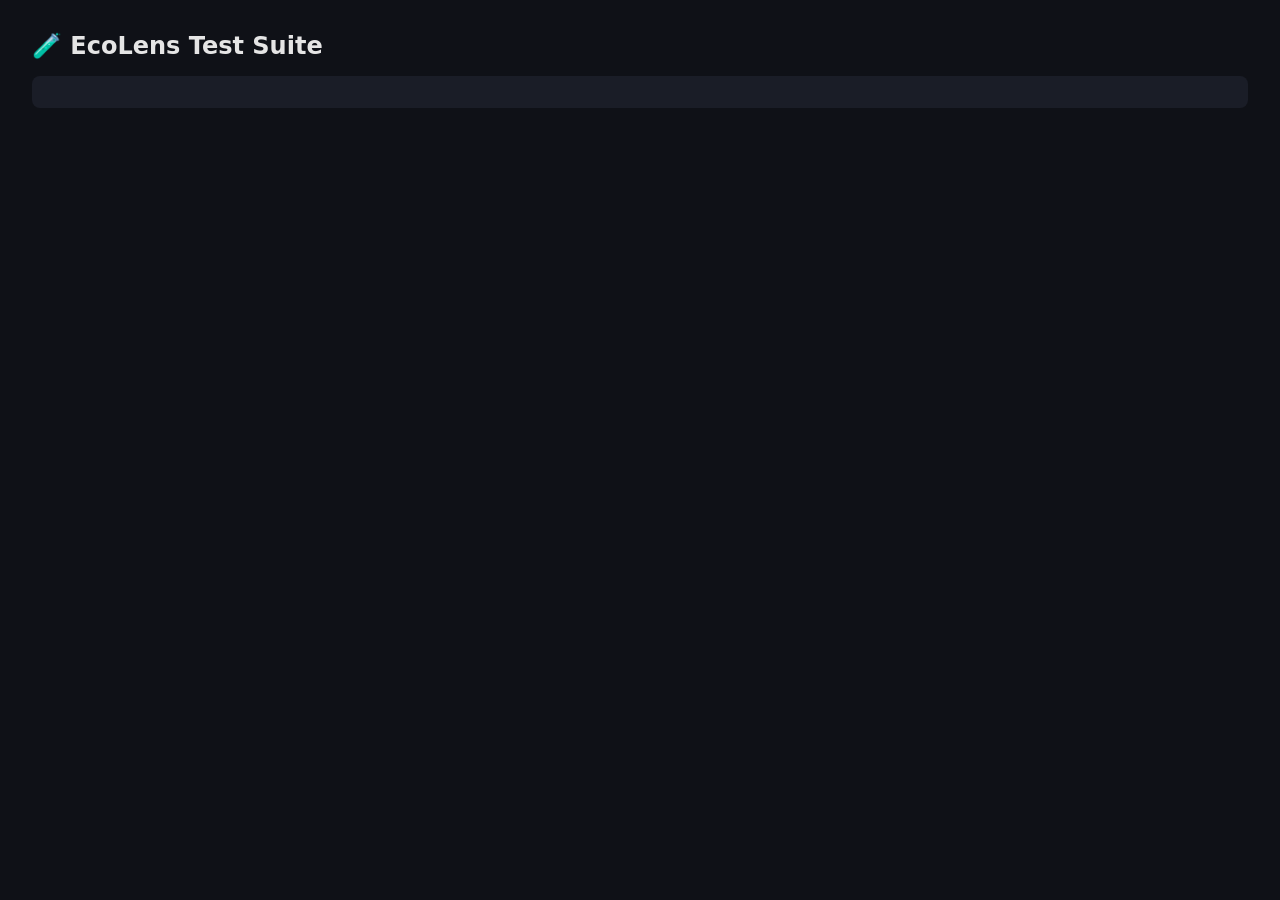
==== tests/test.html @ 1947d3dc "feat: EcoLens carbon footprint tracker - complete solution - Onboarding quiz with baseline footprint" ====
<!DOCTYPE html>
<html lang="en">
<head>
  <meta charset="UTF-8">
  <meta name="viewport" content="width=device-width, initial-scale=1.0">
  <title>EcoLens — Test Suite</title>
  <style>
    * { margin: 0; padding: 0; box-sizing: border-box; }
    body { font-family: 'Inter', system-ui, sans-serif; background: #0f1117; color: #e5e5e5; padding: 2rem; }
    h1 { margin-bottom: 1rem; font-size: 1.5rem; }
    .summary { margin: 1rem 0; padding: 1rem; border-radius: 8px; background: #1a1d27; }
    .pass { color: #25c174; }
    .fail { color: #d94242; }
    .test { padding: 0.5rem 0; border-bottom: 1px solid #2a2d37; display: flex; gap: 0.75rem; align-items: center; }
    .test .icon { font-size: 1.2rem; }
    .test .name { flex: 1; }
    .test .status { font-weight: 600; font-size: 0.85rem; }
    .group { margin: 1.5rem 0; }
    .group-title { font-size: 1rem; font-weight: 700; color: #9ca3af; margin-bottom: 0.5rem; text-transform: uppercase; letter-spacing: 0.05em; font-size: 0.8rem; }
  </style>
</head>
<body>
  <h1>🧪 EcoLens Test Suite</h1>
  <div class="summary" id="summary"></div>
  <div id="results"></div>

  <!-- Load app modules -->
  <script src="../js/data.js"></script>
  <script src="../js/storage.js"></script>
  <script src="../js/utils.js"></script>
  <script src="../js/tests.js"></script>
</body>
</html>
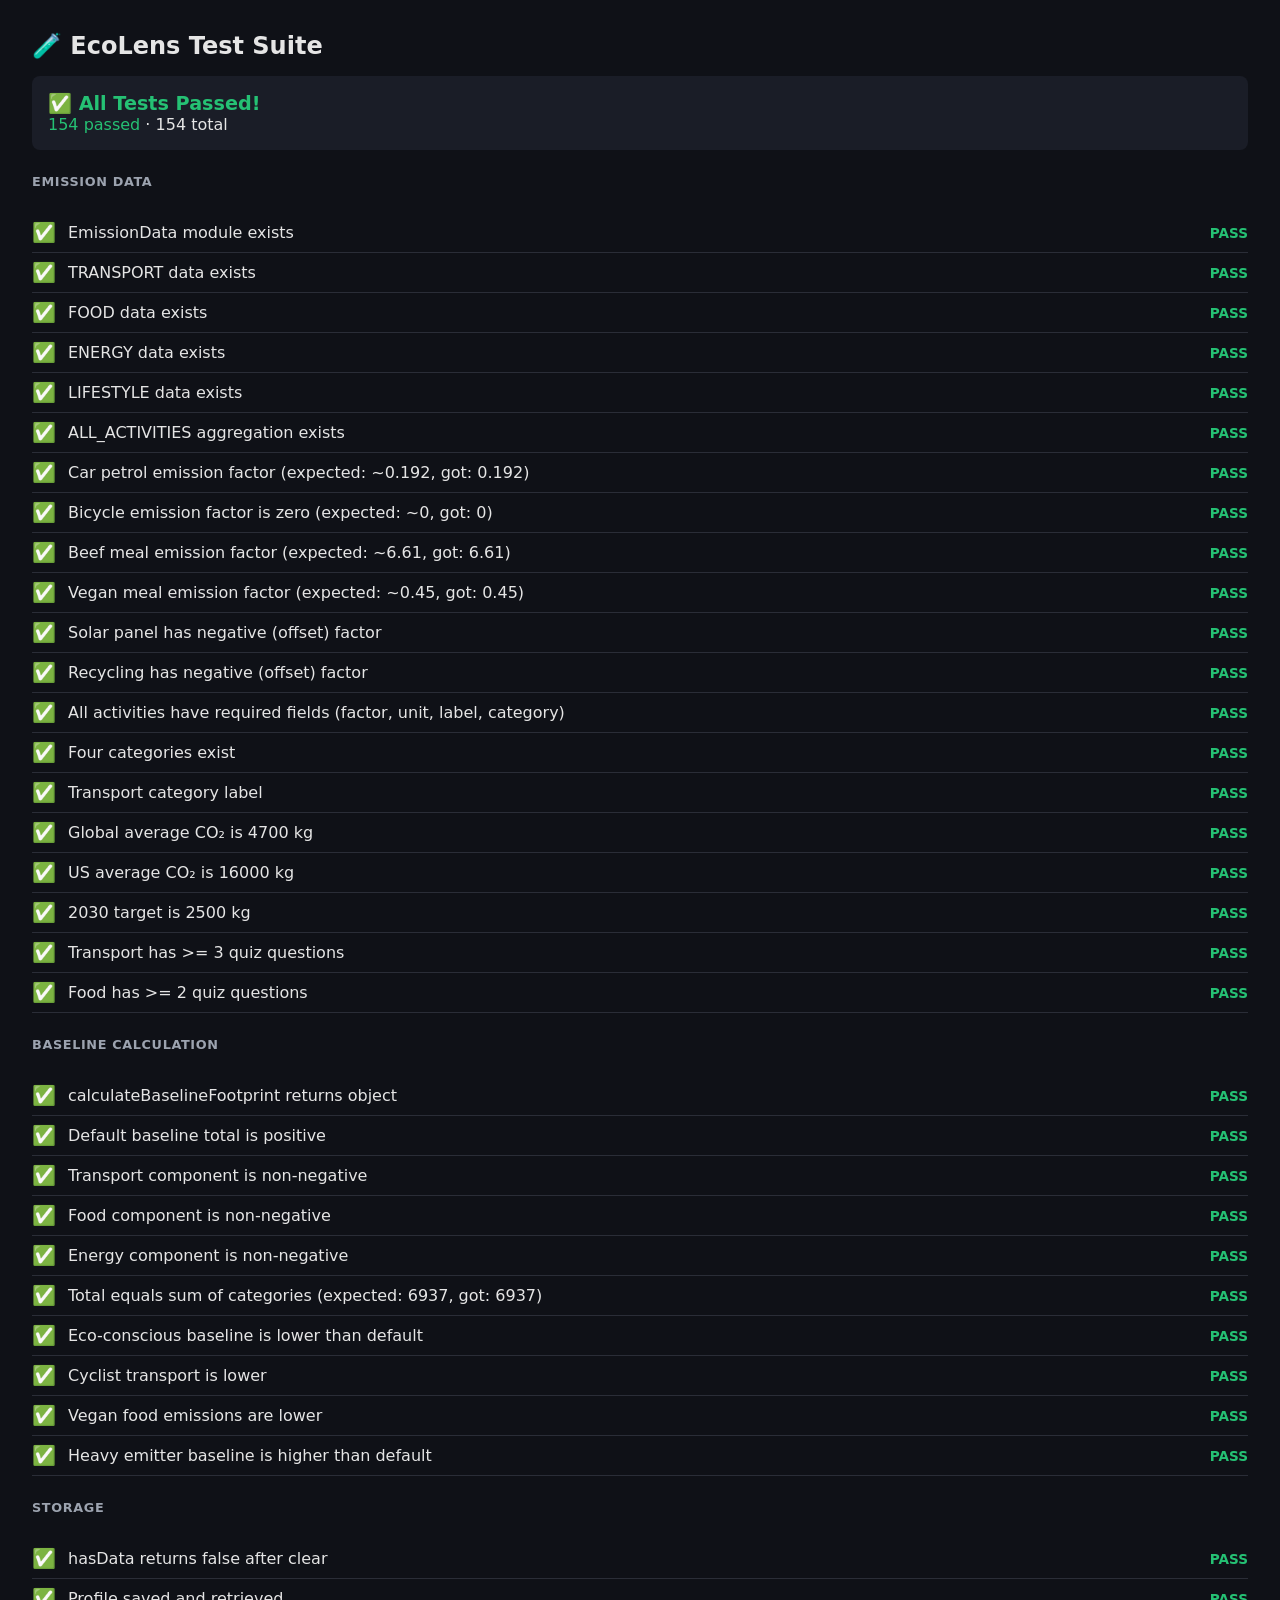
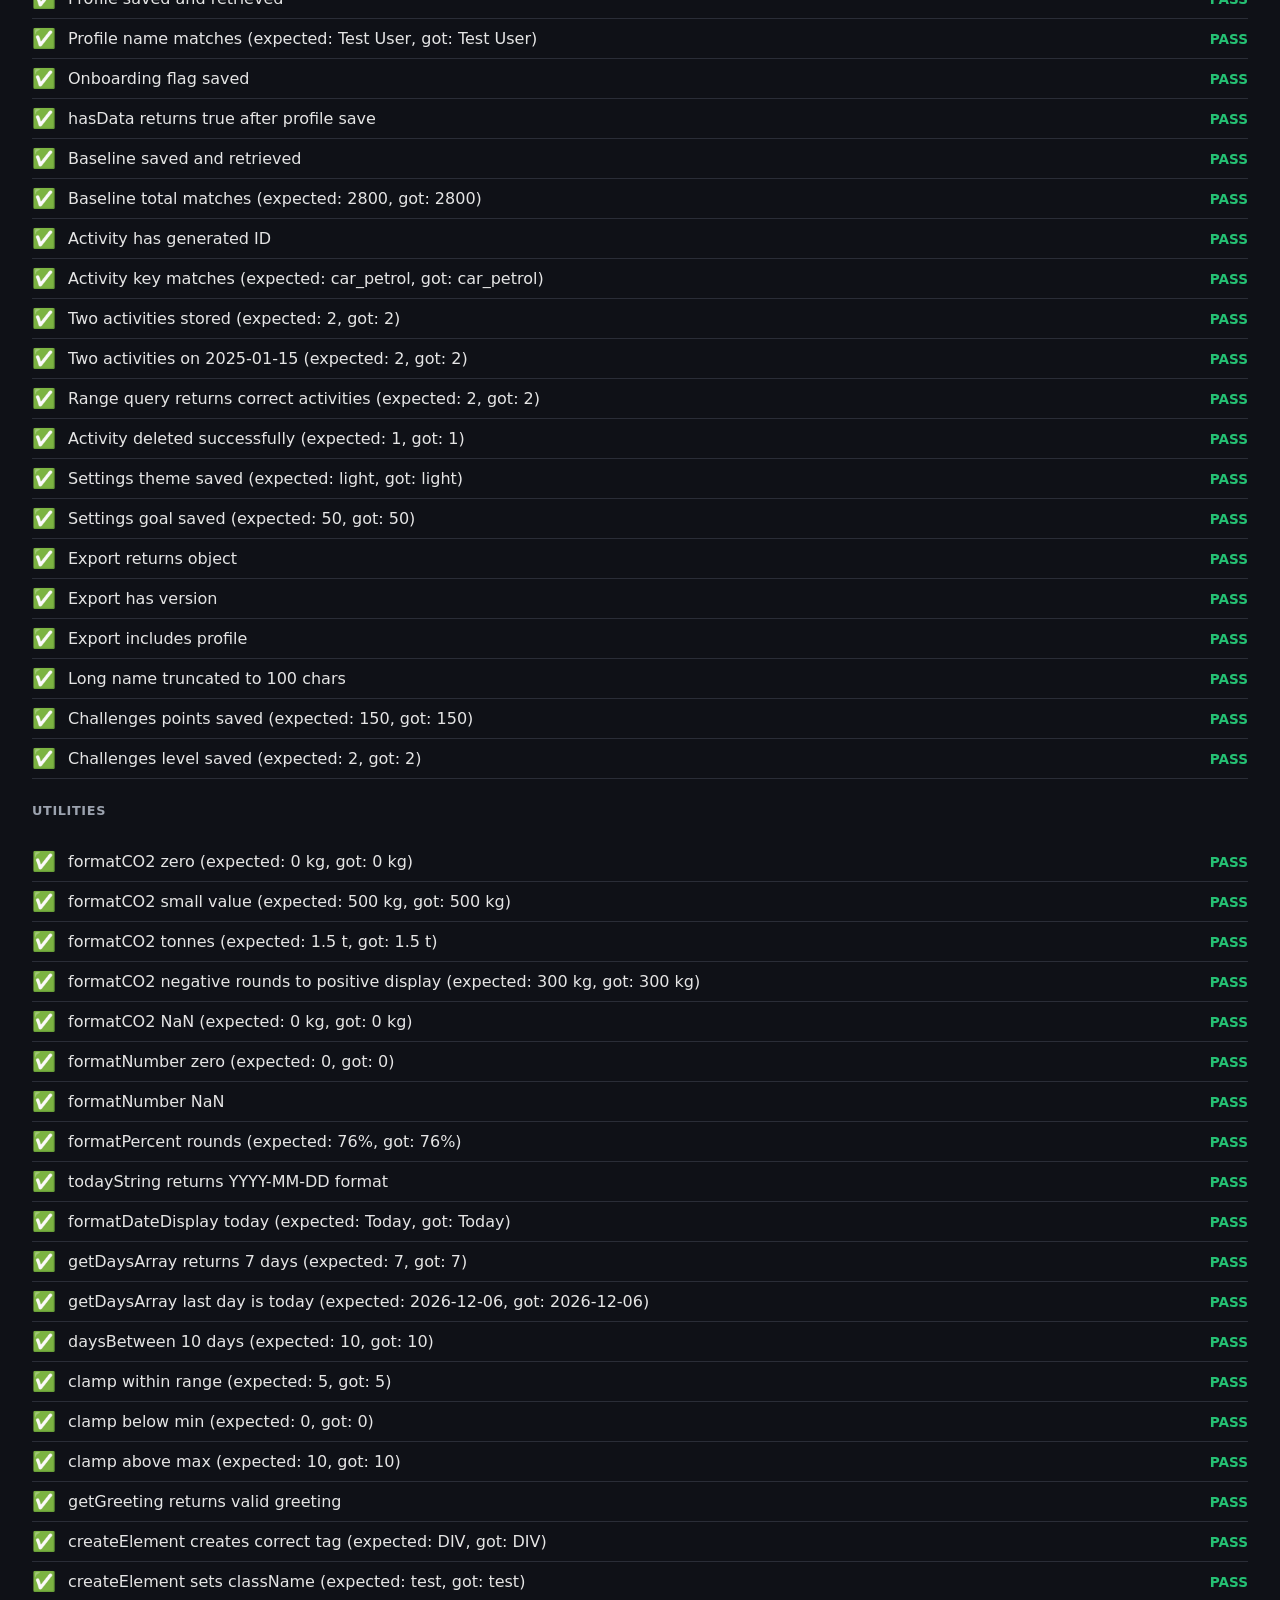
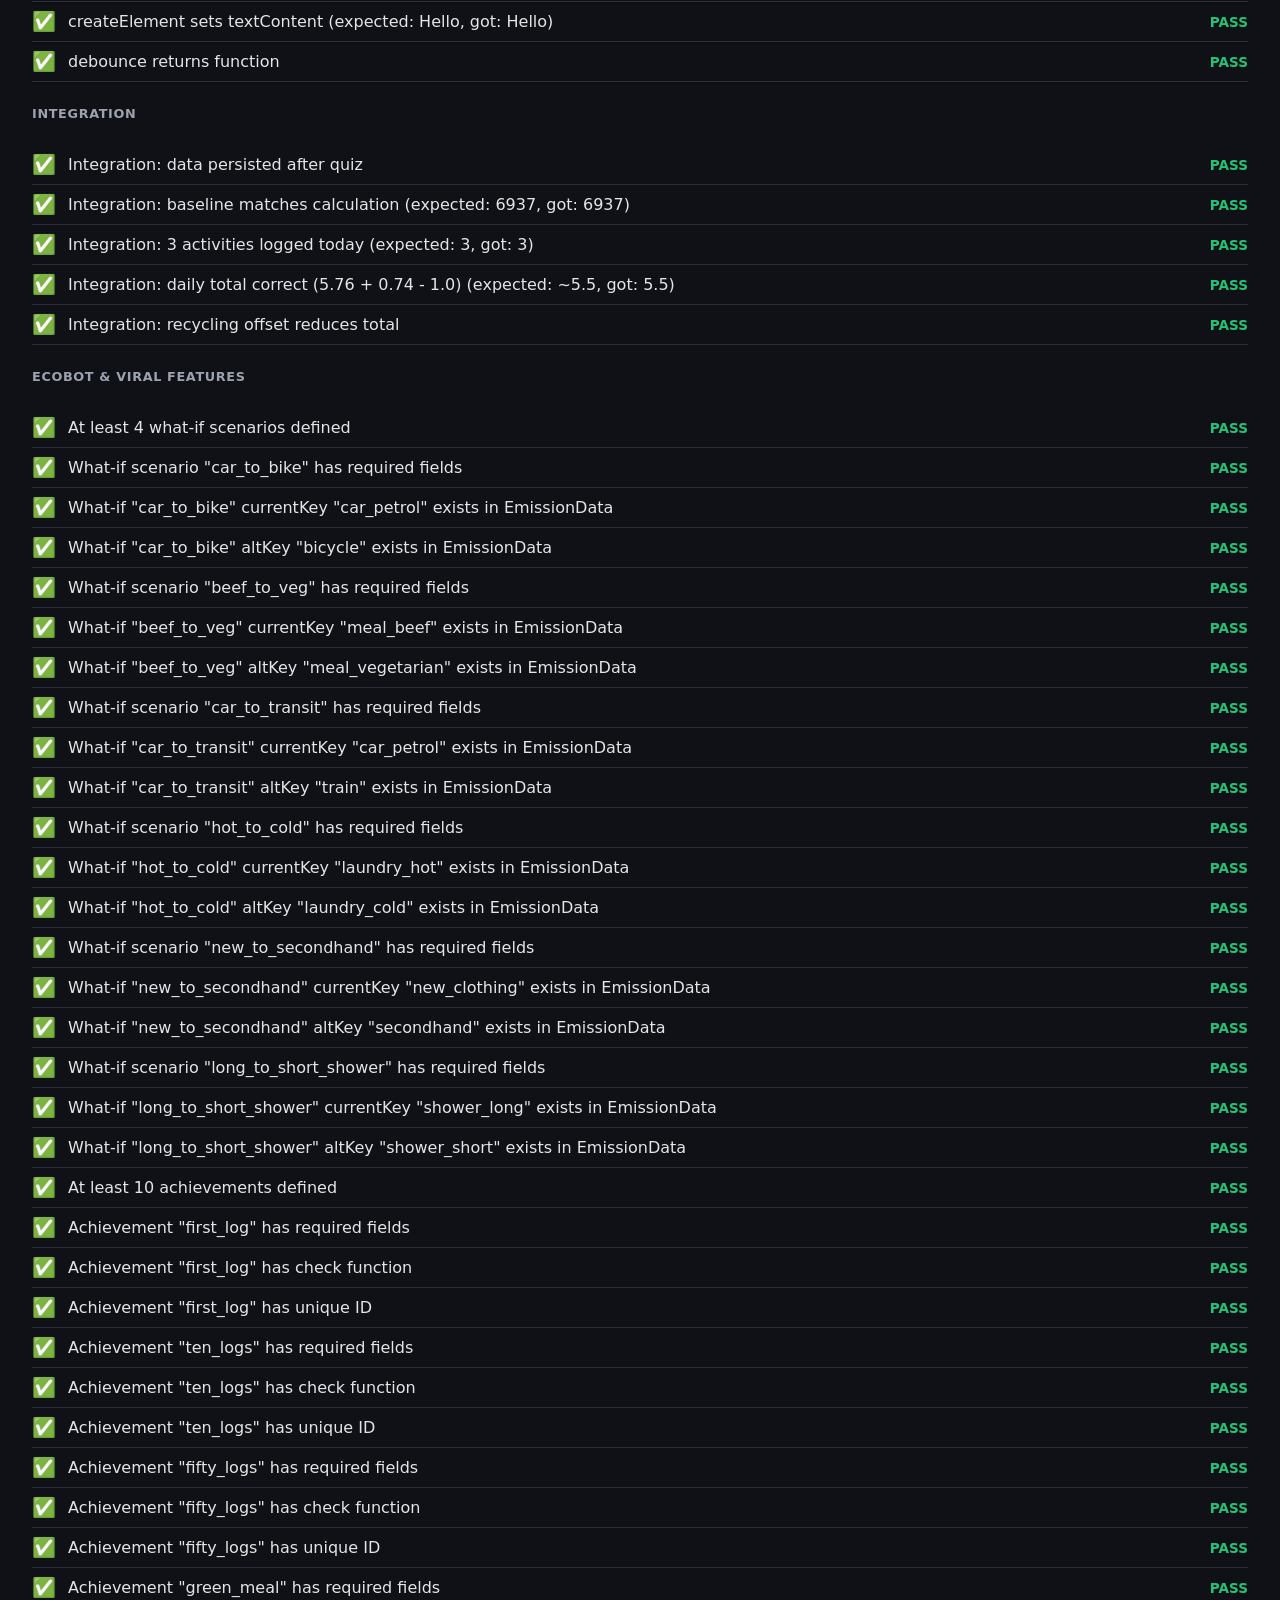
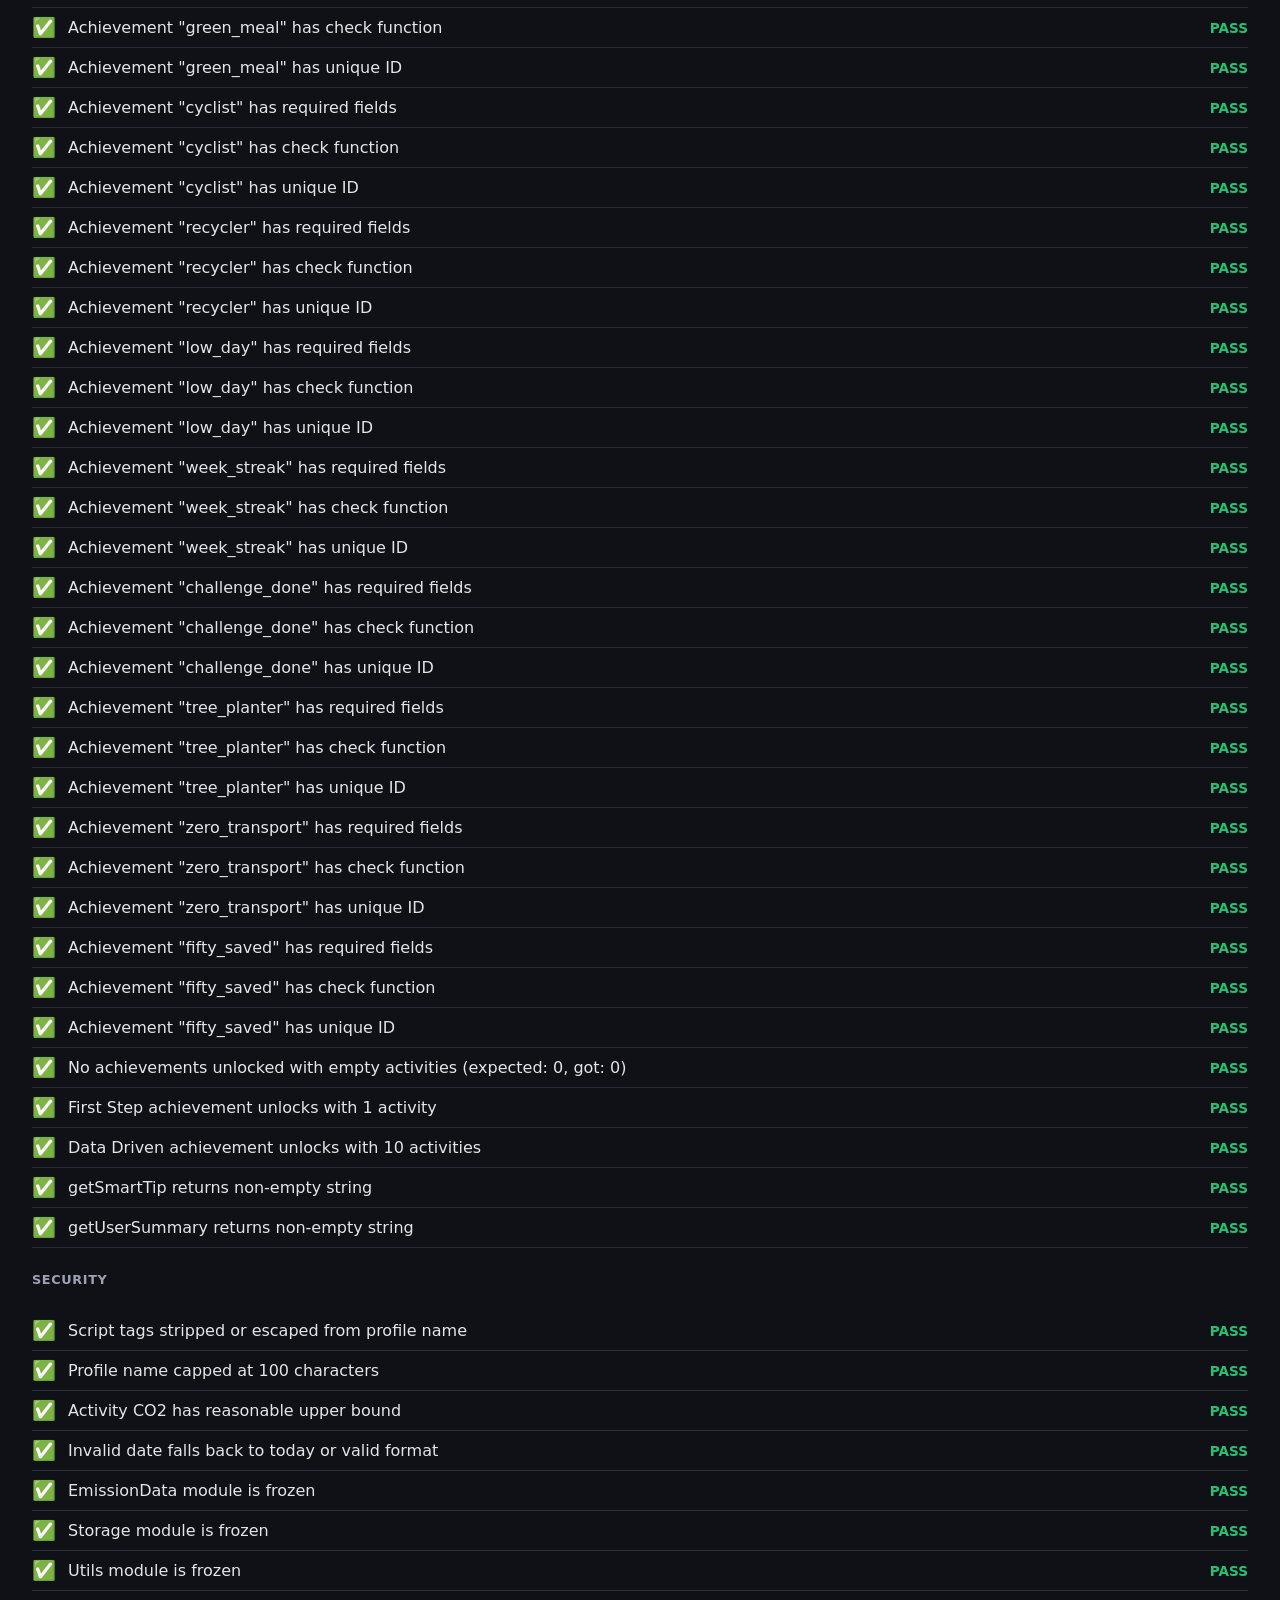
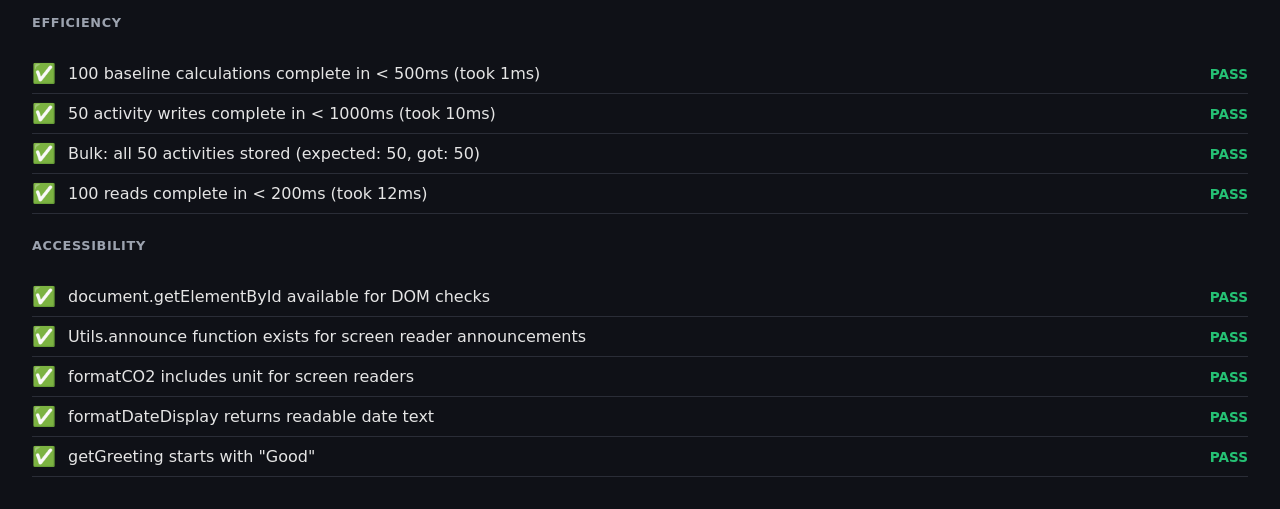
==== commit 2600e021: "feat: add EcoBot assistant, what-if simulator, achievements, and share features with improved input " ====
--- a/tests/test.html
+++ b/tests/test.html
@@ -28,6 +28,7 @@
   <script src="../js/data.js"></script>
   <script src="../js/storage.js"></script>
   <script src="../js/utils.js"></script>
-  <script src="../js/tests.js"></script>
+  <script src="../js/ecobot.js"></script>
+  <script src="tests.js"></script>
 </body>
 </html>
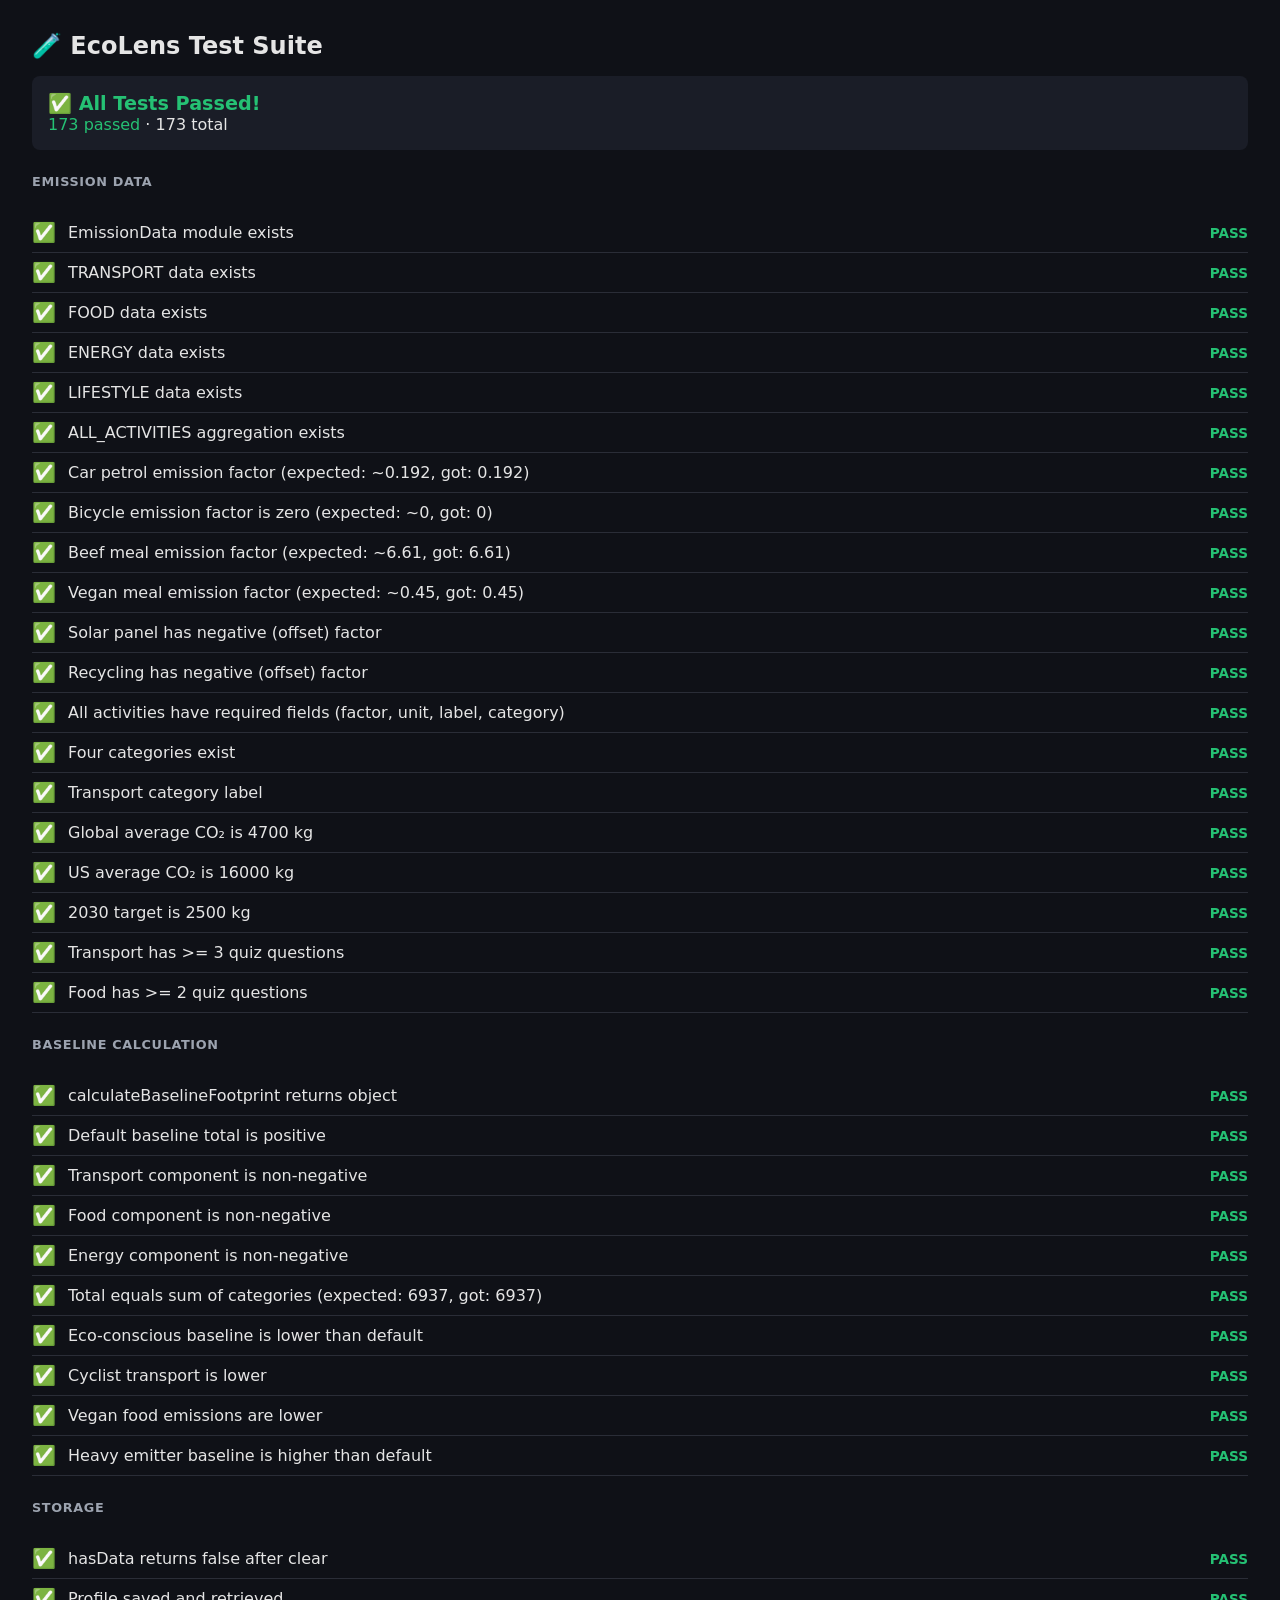
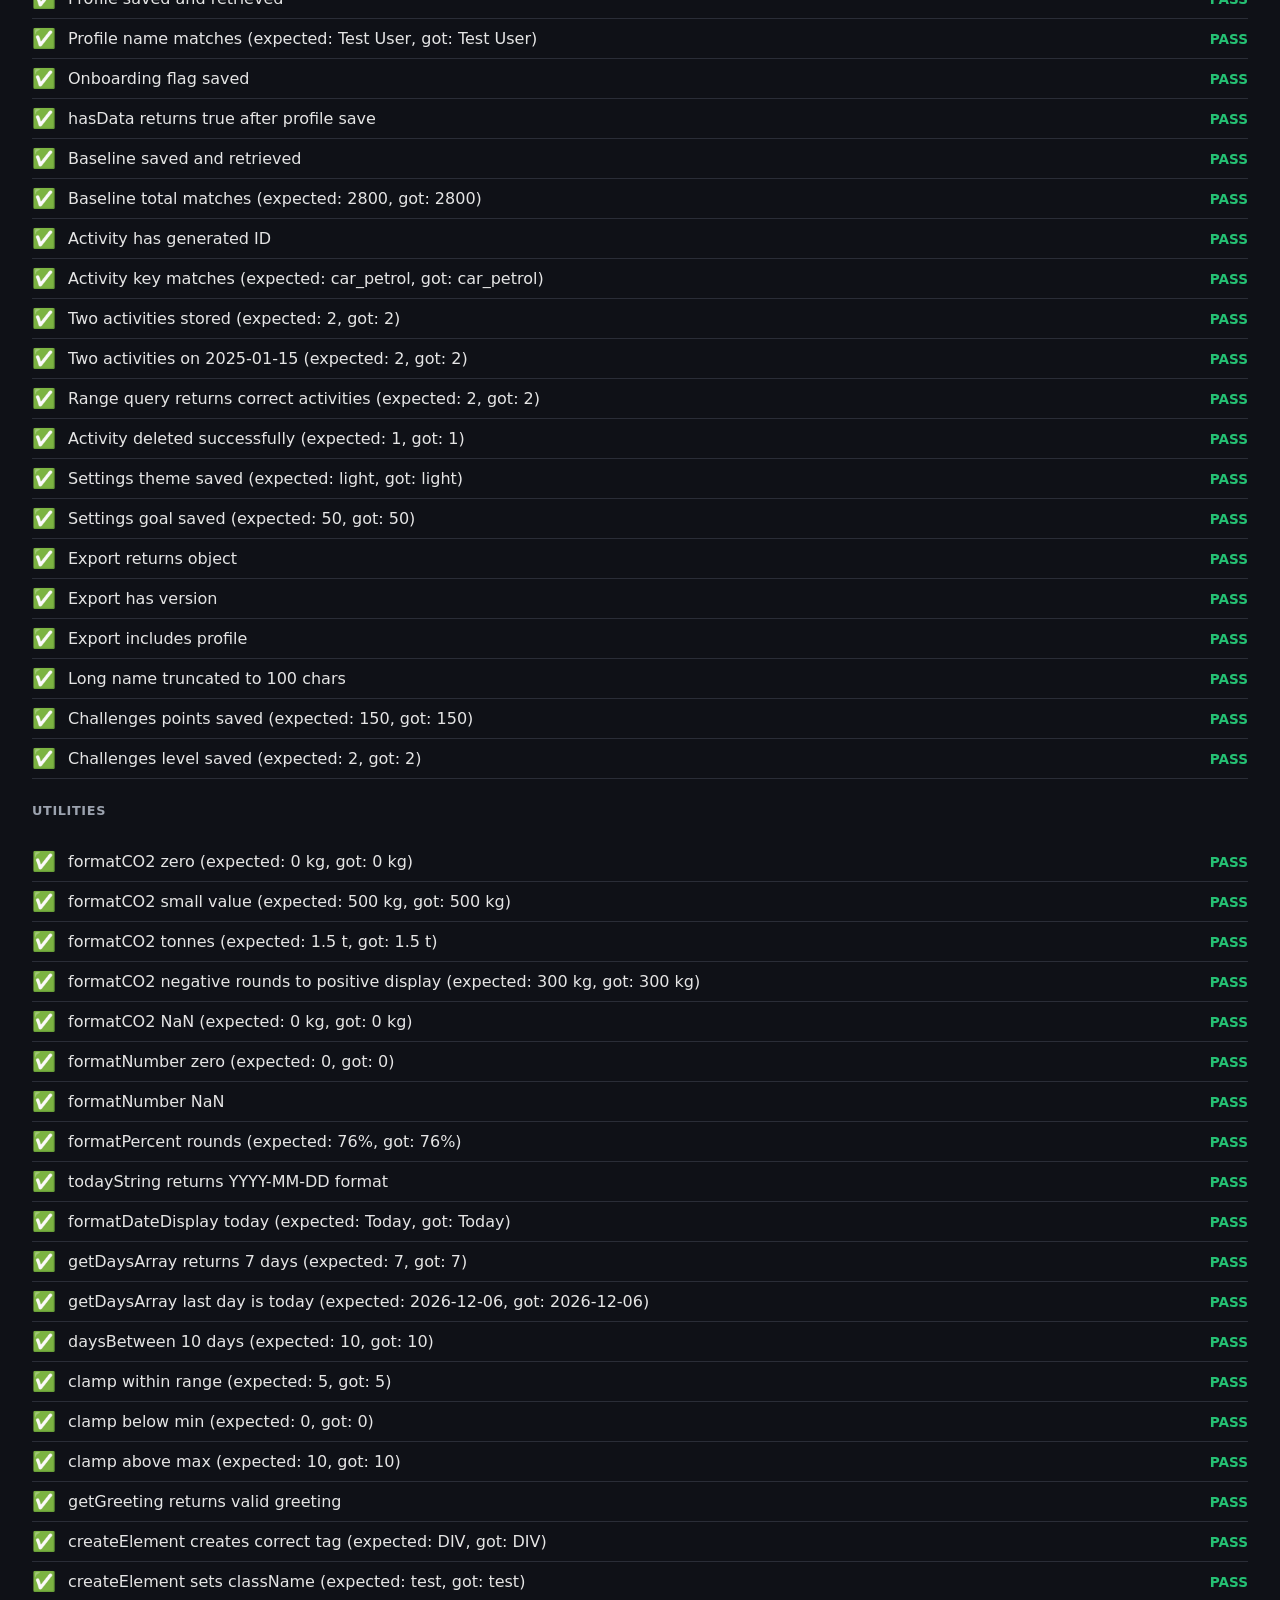
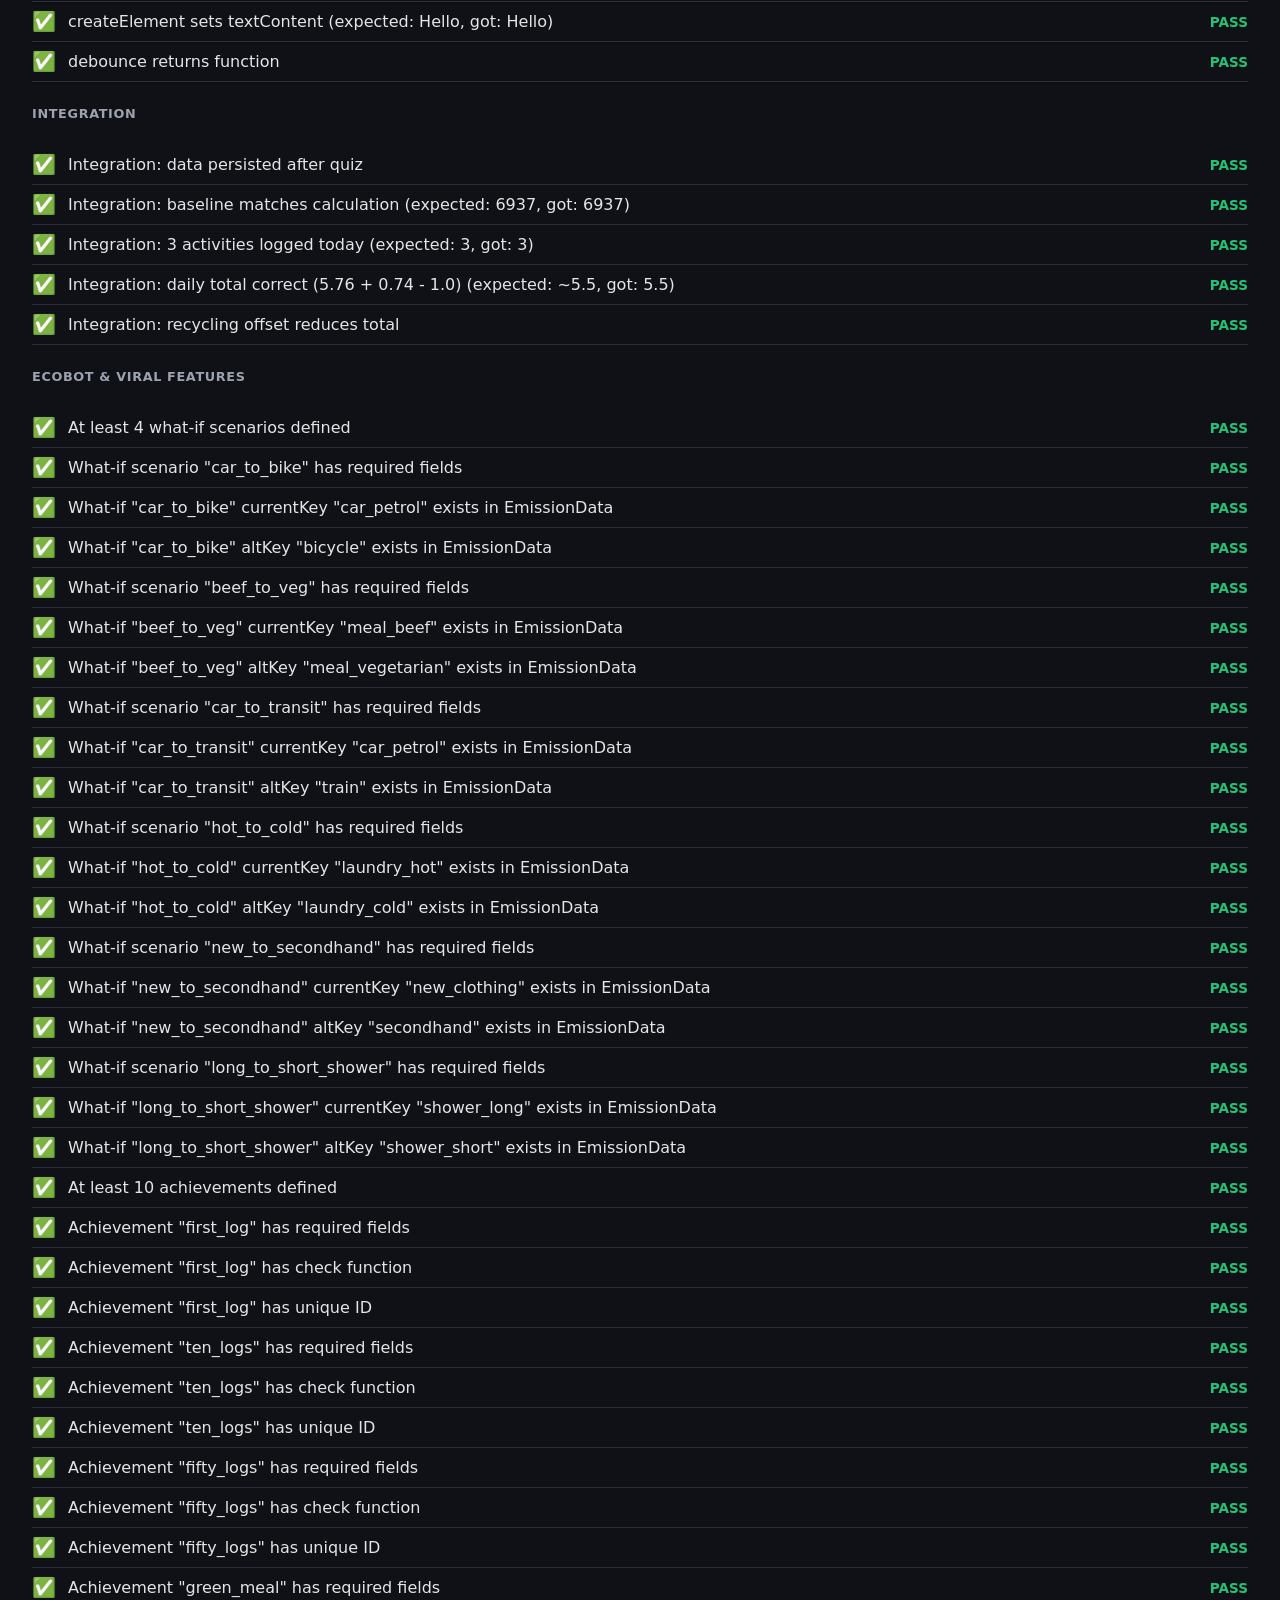
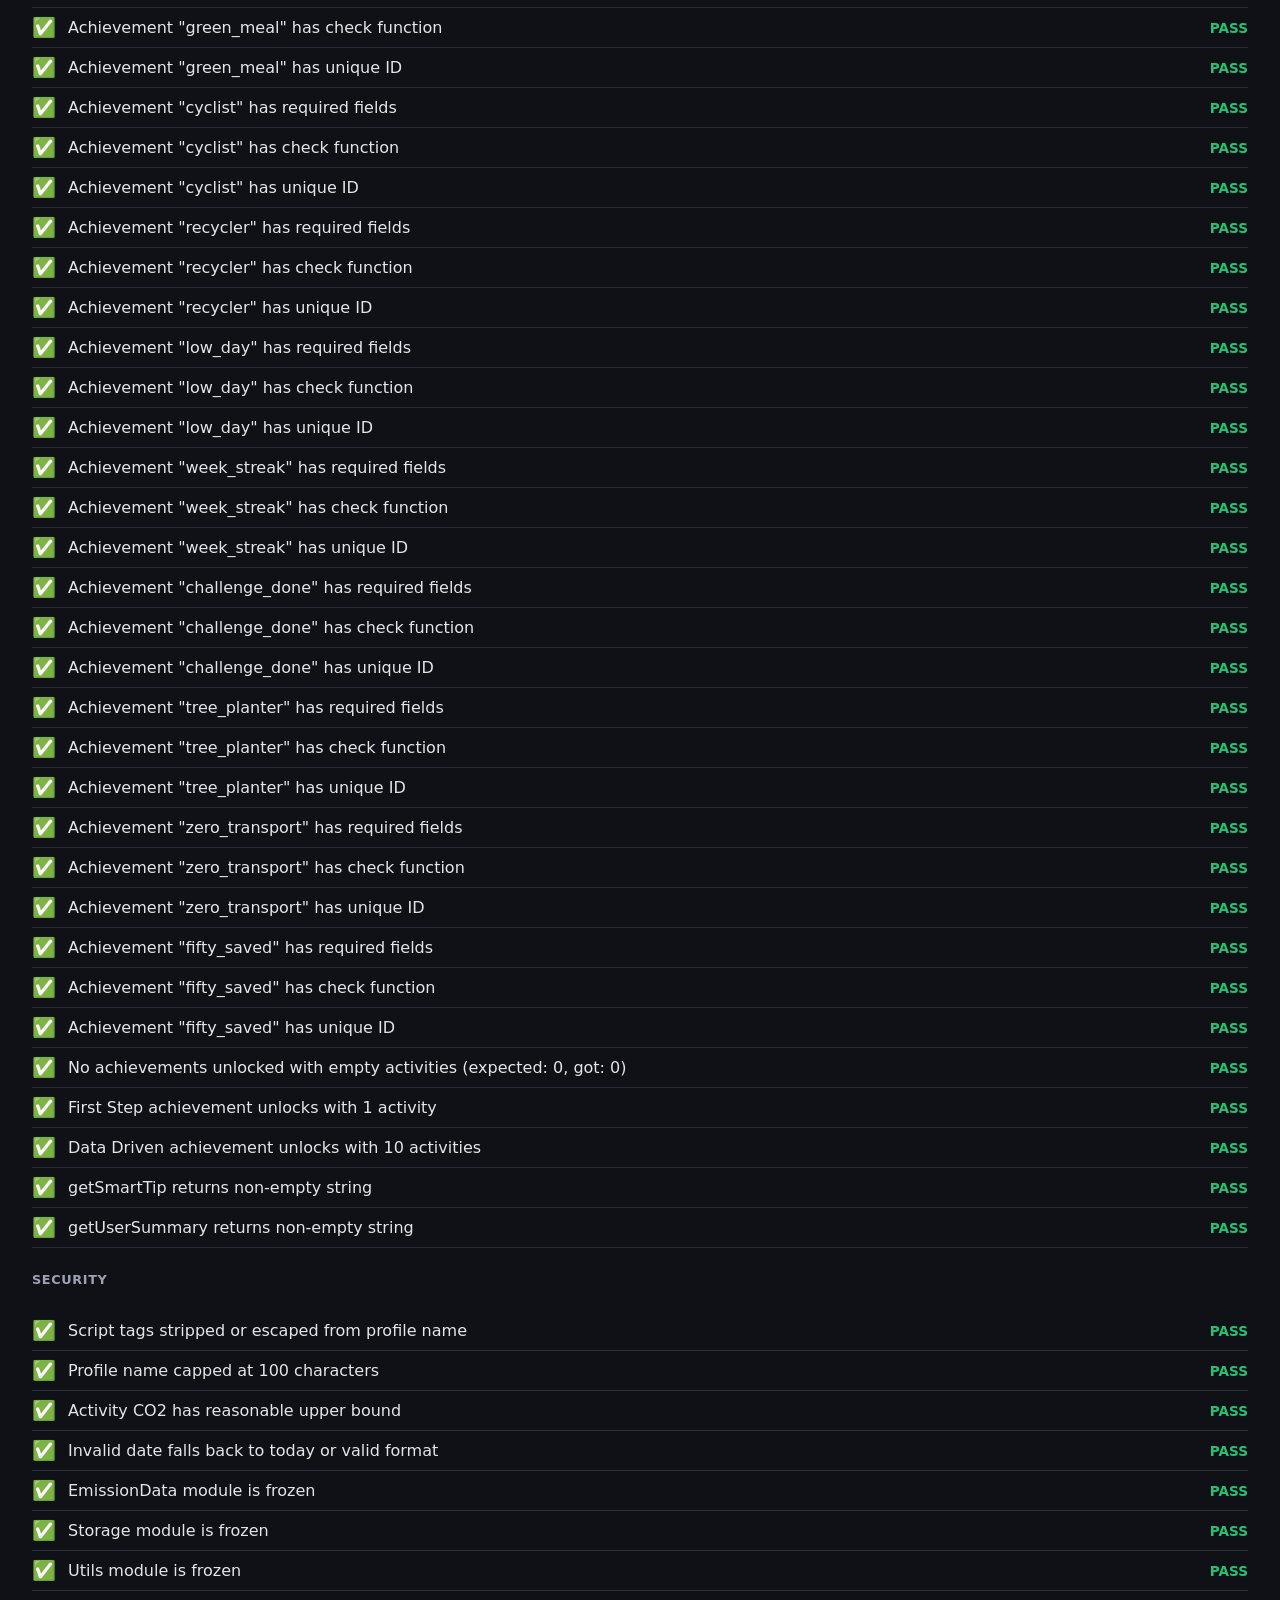
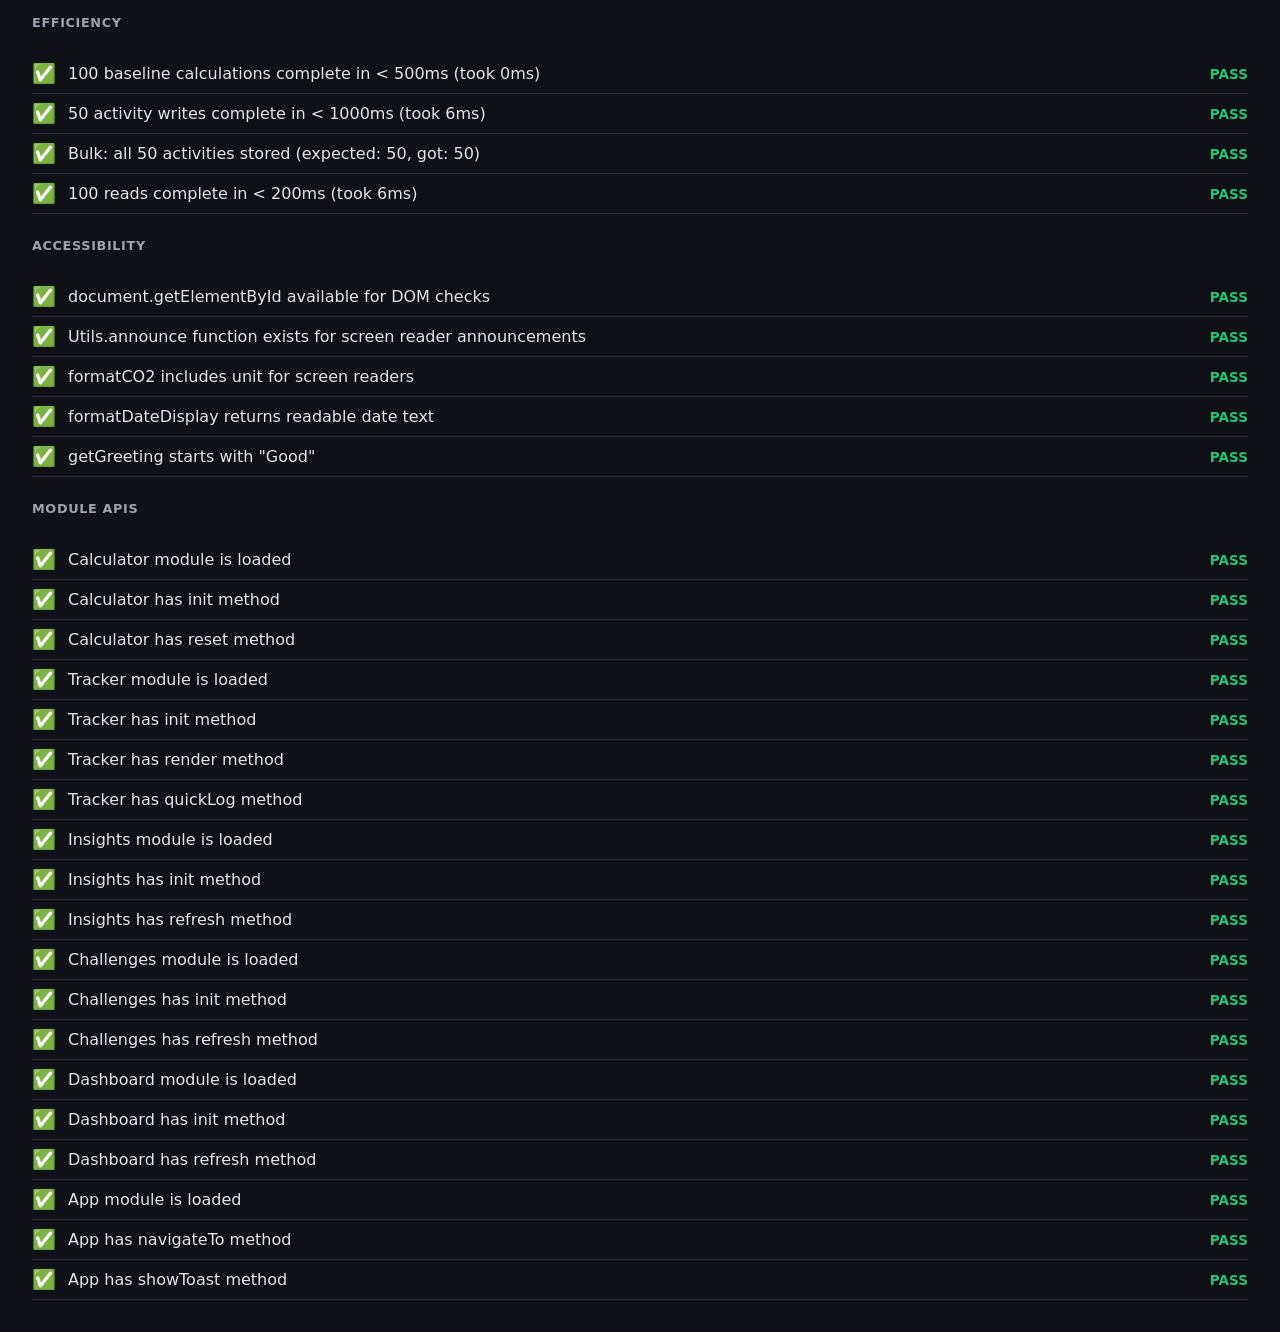
==== commit 42cc6798: "feat: complete challenge 3 alignment, fix scoping, globals, accessibility, and tests" ====
--- a/tests/test.html
+++ b/tests/test.html
@@ -24,11 +24,18 @@
   <div class="summary" id="summary"></div>
   <div id="results"></div>
 
+  <script>window.__ECOLENS_TEST_ENV__ = true;</script>
   <!-- Load app modules -->
   <script src="../js/data.js"></script>
   <script src="../js/storage.js"></script>
   <script src="../js/utils.js"></script>
+  <script src="../js/calculator.js"></script>
+  <script src="../js/tracker.js"></script>
+  <script src="../js/insights.js"></script>
+  <script src="../js/dashboard.js"></script>
+  <script src="../js/challenges.js"></script>
   <script src="../js/ecobot.js"></script>
+  <script src="../js/app.js"></script>
   <script src="tests.js"></script>
 </body>
 </html>
